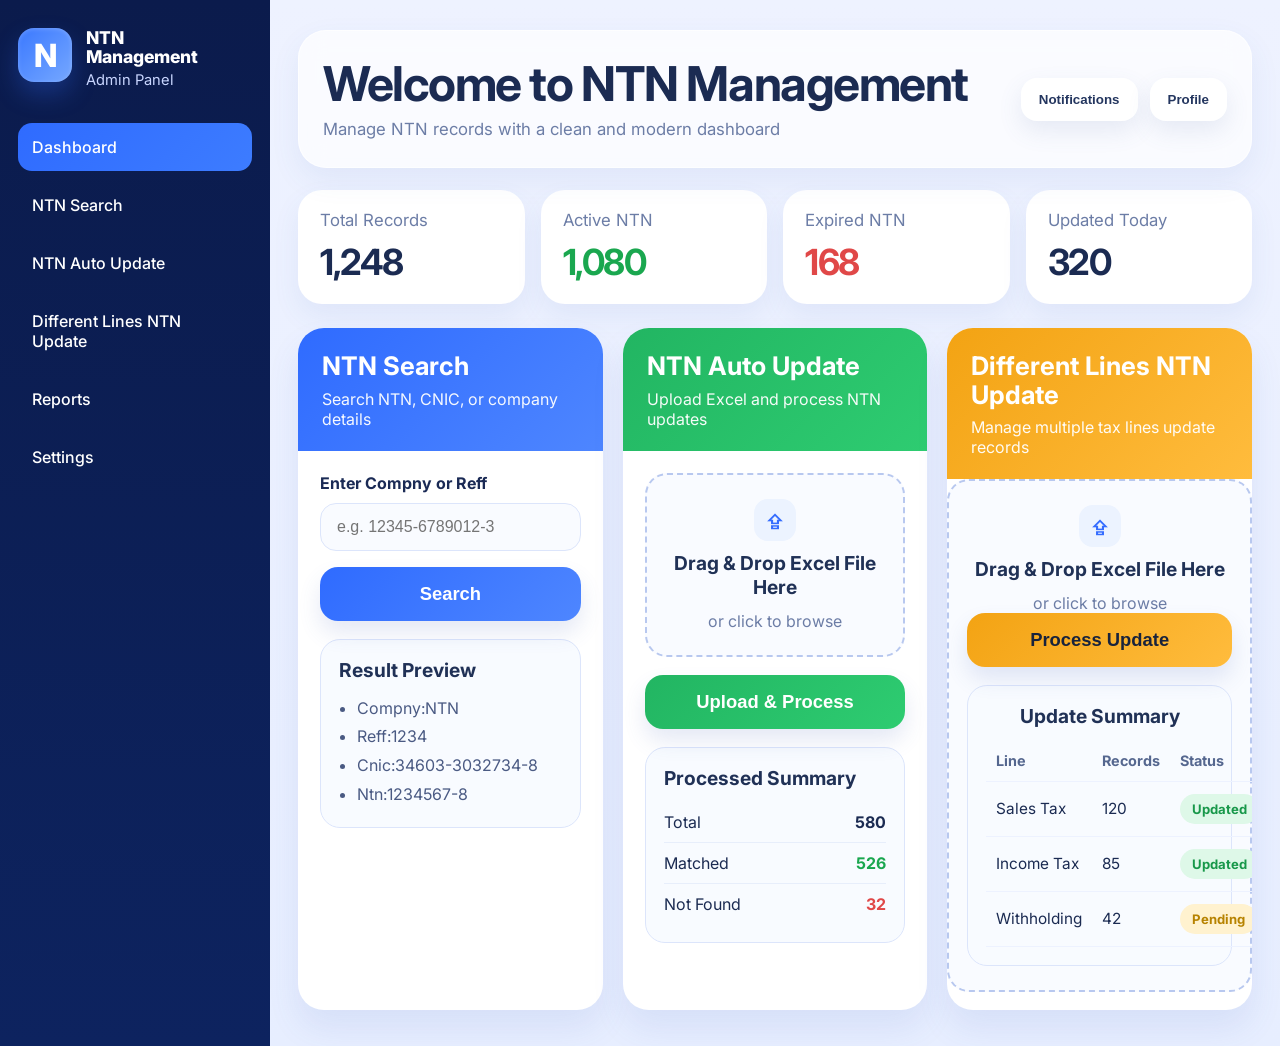
==== index.html @ 0873302b "Update index.html" ====
<!DOCTYPE html>
<html lang="en">
<head>
  <meta charset="UTF-8" />
  <meta name="viewport" content="width=device-width, initial-scale=1.0" />
  <title>NTN Management Dashboard</title>
  <link rel="stylesheet" href="style.css" />
</head>
<body>
  <div class="layout">
    <aside class="sidebar">
      <div class="brand">
        <div class="brand-icon">N</div>
        <div class="brand-text">
          <h1>NTN<br>Management</h1>
          <p>Admin Panel</p>
        </div>
      </div>

      <nav class="menu">
        <a class="menu-item active" href="index.html">Dashboard</a>
        <a class="menu-item" href="pages/ntn-search.html">NTN Search</a>
        <a class="menu-item" href="pages/auto-update.html">NTN Auto Update</a>
        <a class="menu-item" href="pages/lines-update.html">Different Lines NTN Update</a>
        <a class="menu-item" href="#">Reports</a>
        <a class="menu-item" href="#">Settings</a>
      </nav>
    </aside>

    <main class="content">
      <section class="hero-card">
        <div>
          <h2>Welcome to NTN Management</h2>
          <p>Manage NTN records with a clean and modern dashboard</p>
        </div>
        <div class="hero-actions">
          <button class="ghost-btn">Notifications</button>
          <button class="ghost-btn">Profile</button>
        </div>
      </section>

      <section class="stats-grid">
        <div class="stat-card">
          <span>Total Records</span>
          <strong>1,248</strong>
        </div>
        <div class="stat-card">
          <span>Active NTN</span>
          <strong class="green">1,080</strong>
        </div>
        <div class="stat-card">
          <span>Expired NTN</span>
          <strong class="red">168</strong>
        </div>
        <div class="stat-card">
          <span>Updated Today</span>
          <strong>320</strong>
        </div>
      </section>

      <section class="tools-grid">
        <article class="tool-card">
          <div class="tool-head blue">
            <h3>NTN Search</h3>
            <p>Search NTN, CNIC, or company details</p>
          </div>
          <div class="tool-body">
            <label for="searchInput">Enter Compny or Reff</label>
            <input id="searchInput" type="text" placeholder="e.g. 12345-6789012-3" />
            <button class="primary-btn blue-btn">Search</button>

            <div class="mini-box">
              <h4>Result Preview</h4>
              <ul>
                <li>Compny:NTN</li>
                <li>Reff:1234</li>
                <li>Cnic:34603-3032734-8</li>
                <li>Ntn:1234567-8</li>
              </ul>
            </div>
          </div>
        </article>

        <article class="tool-card">
          <div class="tool-head green-bg">
            <h3>NTN Auto Update</h3>
            <p>Upload Excel and process NTN updates</p>
          </div>
          <div class="tool-body">
            <div class="upload-box">
              <div class="upload-icon">⇪</div>
              <h4>Drag & Drop Excel File Here</h4>
              <p>or click to browse</p>
            </div>
            <button class="primary-btn green-btn">Upload &amp; Process</button>

            <div class="summary-box">
              <h4>Processed Summary</h4>
              <div class="summary-row"><span>Total</span><strong>580</strong></div>
              <div class="summary-row"><span>Matched</span><strong class="green">526</strong></div>
              <div class="summary-row"><span>Not Found</span><strong class="red">32</strong></div>
            </div>
          </div>
        </article>

        <article class="tool-card">
          <div class="tool-head orange">
            <h3>Different Lines NTN Update</h3>
            <p>Manage multiple tax lines update records</p>
          </div>
            <div class="upload-box">
              <div class="upload-icon">⇪</div>
              <h4>Drag & Drop Excel File Here</h4>
              <p>or click to browse</p>

            <button class="primary-btn orange-btn">Process Update</button>

            <div class="table-box">
              <h4>Update Summary</h4>
              <table>
                <thead>
                  <tr>
                    <th>Line</th>
                    <th>Records</th>
                    <th>Status</th>
                  </tr>
                </thead>
                <tbody>
                  <tr>
                    <td>Sales Tax</td>
                    <td>120</td>
                    <td><span class="badge success">Updated</span></td>
                  </tr>
                  <tr>
                    <td>Income Tax</td>
                    <td>85</td>
                    <td><span class="badge success">Updated</span></td>
                  </tr>
                  <tr>
                    <td>Withholding</td>
                    <td>42</td>
                    <td><span class="badge pending">Pending</span></td>
                  </tr>
                </tbody>
              </table>
            </div>
          </div>
        </article>
      </section>
    </main>
  </div>
</body>
</html>
---- style.css ----
@import url('https://fonts.googleapis.com/css2?family=Inter:wght@400;500;600;700;800&display=swap');

:root{
  --bg:#edf2ff;
  --sidebar:#0b1b4c;
  --sidebar-2:#0d235f;
  --card:#ffffff;
  --text:#1b2b52;
  --muted:#6c7da6;
  --blue:#2f6bff;
  --blue-2:#4e86ff;
  --green:#22b562;
  --green-2:#2ecc71;
  --orange:#f3a313;
  --orange-2:#ffbc3d;
  --border:#dce5fb;
}

*{box-sizing:border-box}
html,body{margin:0;padding:0}
body{
  font-family:'Inter',sans-serif;
  background:linear-gradient(180deg,#eef2ff 0%, #e7eeff 100%);
  color:var(--text);
}

.layout{
  min-height:100vh;
  display:flex;
}

.sidebar{
  width:270px;
  background:linear-gradient(180deg,var(--sidebar) 0%, var(--sidebar-2) 100%);
  color:#fff;
  padding:28px 18px;
  position:sticky;
  top:0;
  min-height:100vh;
}

.brand{
  display:flex;
  align-items:flex-start;
  gap:14px;
  margin-bottom:34px;
}

.brand-icon{
  width:54px;
  height:54px;
  border-radius:16px;
  background:linear-gradient(135deg,#3a78ff,#76a8ff);
  display:flex;
  align-items:center;
  justify-content:center;
  font-size:2rem;
  font-weight:800;
  color:#fff;
  box-shadow:0 12px 24px rgba(51,112,255,.28), inset 0 1px 4px rgba(255,255,255,.22);
}

.brand-text h1{
  font-size:1.1rem;
  line-height:1.1;
  margin:0;
  font-weight:800;
}

.brand-text p{
  margin:.25rem 0 0;
  color:#c9d6ff;
  font-size:.92rem;
}

.menu{
  display:flex;
  flex-direction:column;
  gap:10px;
}

.menu-item{
  color:#fff;
  text-decoration:none;
  padding:14px 14px;
  border-radius:14px;
  font-weight:500;
  transition:.2s ease;
}

.menu-item:hover,
.menu-item.active{
  background:linear-gradient(135deg,#2f6bff,#3d7cff);
}

.content{
  flex:1;
  padding:30px 28px 36px;
}

.hero-card{
  background:rgba(255,255,255,.7);
  border:1px solid rgba(255,255,255,.65);
  box-shadow:0 12px 30px rgba(69,102,184,.08);
  backdrop-filter:blur(12px);
  border-radius:28px;
  padding:28px 24px;
  display:flex;
  align-items:center;
  justify-content:space-between;
  gap:20px;
}

.hero-card h2{
  margin:0 0 10px;
  font-size:3rem;
  line-height:1.05;
  letter-spacing:-0.03em;
}

.hero-card p{
  margin:0;
  font-size:1.05rem;
  color:var(--muted);
}

.hero-actions{
  display:flex;
  gap:12px;
}

.ghost-btn{
  border:none;
  background:#fff;
  box-shadow:0 10px 25px rgba(83,107,165,.12);
  color:#24365f;
  padding:14px 18px;
  border-radius:16px;
  font-weight:600;
  cursor:pointer;
}

.stats-grid{
  margin-top:22px;
  display:grid;
  grid-template-columns:repeat(4,minmax(0,1fr));
  gap:16px;
}

.stat-card{
  background:var(--card);
  border-radius:24px;
  padding:20px 22px;
  box-shadow:0 12px 28px rgba(69,102,184,.08);
}

.stat-card span{
  display:block;
  color:var(--muted);
  font-size:1.05rem;
  margin-bottom:10px;
}

.stat-card strong{
  font-size:2.25rem;
  letter-spacing:-0.04em;
}

.green{color:#1aa74f}
.red{color:#e04848}

.tools-grid{
  margin-top:24px;
  display:grid;
  grid-template-columns:repeat(3,minmax(0,1fr));
  gap:20px;
}

.tool-card{
  background:#fff;
  border-radius:26px;
  overflow:hidden;
  box-shadow:0 18px 32px rgba(69,102,184,.1);
}

.tool-head{
  color:#fff;
  padding:24px 24px 22px;
}

.tool-head h3{
  margin:0 0 8px;
  font-size:1.6rem;
  line-height:1.1;
}

.tool-head p{
  margin:0;
  font-size:1rem;
  color:rgba(255,255,255,.95);
}

.blue{background:linear-gradient(135deg,var(--blue),var(--blue-2))}
.green-bg{background:linear-gradient(135deg,var(--green),var(--green-2))}
.orange{background:linear-gradient(135deg,var(--orange),var(--orange-2))}

.tool-body{
  padding:22px;
}

.tool-body label{
  display:block;
  font-weight:700;
  color:#1a2a55;
  margin-bottom:10px;
}

.tool-body input[type="text"],
.tool-body input[type="file"],
.tool-body select{
  width:100%;
  border:1px solid var(--border);
  background:#f9fbff;
  border-radius:16px;
  padding:14px 16px;
  font-size:1rem;
  outline:none;
  margin-bottom:16px;
}

.primary-btn{
  width:100%;
  border:none;
  padding:16px 18px;
  color:#fff;
  border-radius:18px;
  font-size:1.15rem;
  font-weight:700;
  cursor:pointer;
  box-shadow:0 12px 22px rgba(69,102,184,.14);
}

.blue-btn{background:linear-gradient(135deg,var(--blue),var(--blue-2))}
.green-btn{background:linear-gradient(135deg,var(--green),var(--green-2))}
.orange-btn{background:linear-gradient(135deg,var(--orange),var(--orange-2)); color:#18233c}

.mini-box,
.summary-box,
.table-box{
  margin-top:18px;
  border:1px solid var(--border);
  background:#f8fbff;
  border-radius:20px;
  padding:18px;
}

.mini-box h4,
.summary-box h4,
.table-box h4,
.upload-box h4{
  margin:0 0 12px;
  font-size:1.2rem;
  color:#203156;
}

.mini-box ul{
  margin:0;
  padding-left:18px;
  color:#4a5a83;
  line-height:1.8;
}

.upload-box{
  border:2px dashed #b8c8ef;
  background:#f9fbff;
  border-radius:22px;
  padding:24px 18px;
  text-align:center;
  margin-bottom:18px;
}

.upload-icon{
  width:42px;
  height:42px;
  margin:0 auto 10px;
  display:flex;
  align-items:center;
  justify-content:center;
  border-radius:14px;
  background:#ecf3ff;
  color:#346cff;
  font-weight:800;
}

.upload-box p{
  margin:0;
  color:var(--muted);
}

.summary-row{
  display:flex;
  justify-content:space-between;
  align-items:center;
  padding:10px 0;
  border-bottom:1px solid #e7eefb;
}

.summary-row:last-child{border-bottom:none}

table{
  width:100%;
  border-collapse:collapse;
}

th,td{
  text-align:left;
  padding:12px 10px;
  border-bottom:1px solid #edf2ff;
  font-size:.96rem;
}

th{
  color:#55678f;
  font-size:.9rem;
}

.badge{
  display:inline-flex;
  align-items:center;
  justify-content:center;
  padding:7px 12px;
  border-radius:999px;
  font-size:.82rem;
  font-weight:700;
}

.badge.success{
  background:#def8e8;
  color:#18984a;
}

.badge.pending{
  background:#fff2cf;
  color:#b78300;
}

@media (max-width: 1180px){
  .stats-grid,
  .tools-grid{
    grid-template-columns:repeat(2,minmax(0,1fr));
  }
  .hero-card{
    flex-direction:column;
    align-items:flex-start;
  }
}

@media (max-width: 860px){
  .layout{
    flex-direction:column;
  }
  .sidebar{
    width:100%;
    min-height:auto;
    position:relative;
  }
  .content{
    padding:20px 16px 28px;
  }
  .stats-grid,
  .tools-grid{
    grid-template-columns:1fr;
  }
  .hero-card h2{
    font-size:2.2rem;
  }
}
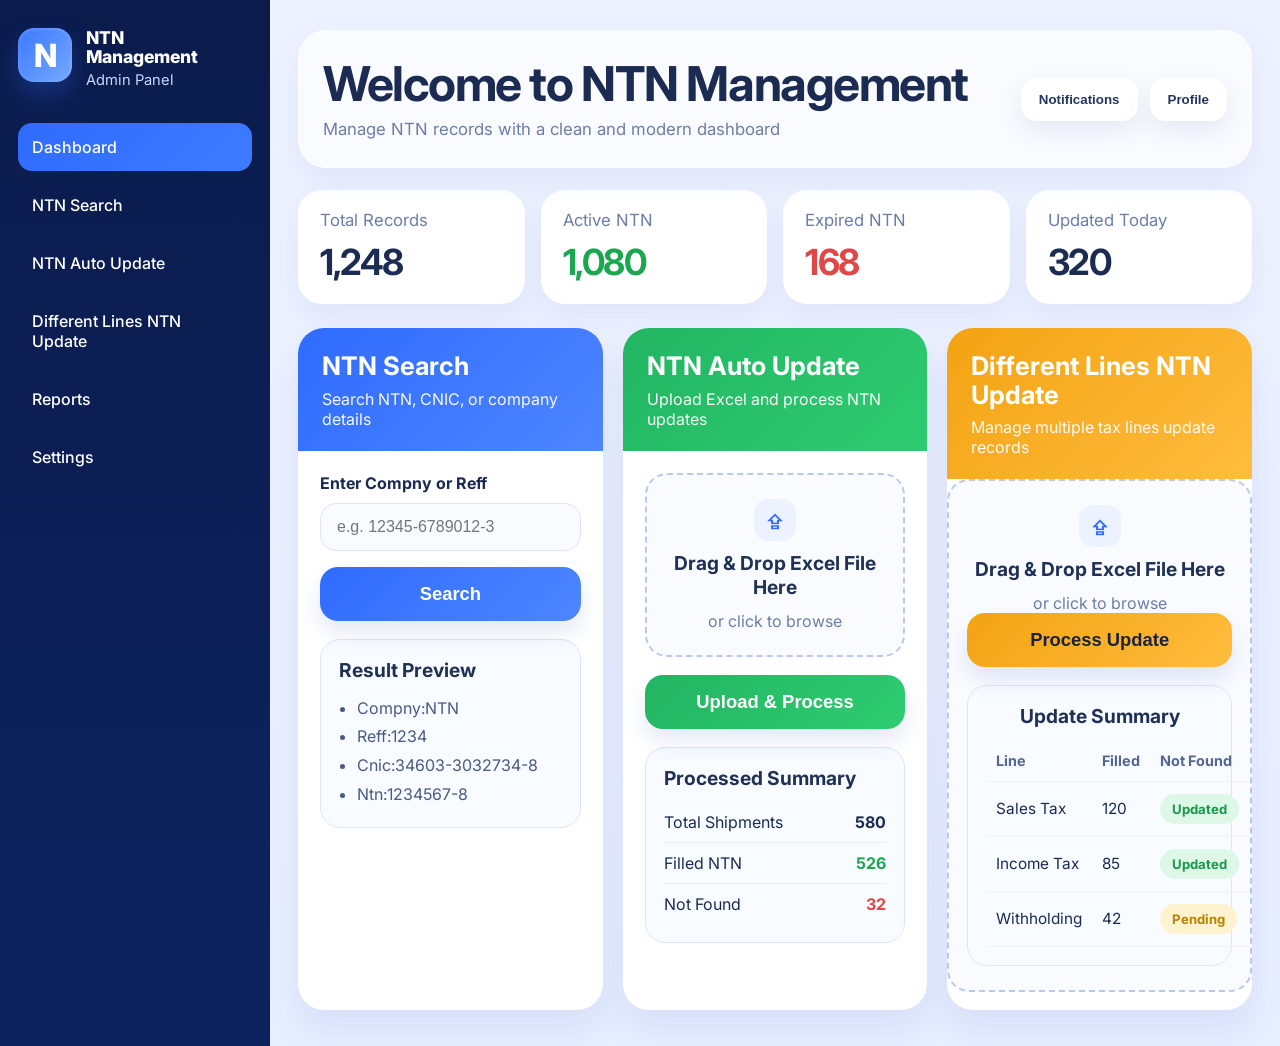
==== commit bb2d6f19: "Update index.html" ====
--- a/index.html
+++ b/index.html
@@ -96,8 +96,8 @@
 
             <div class="summary-box">
               <h4>Processed Summary</h4>
-              <div class="summary-row"><span>Total</span><strong>580</strong></div>
-              <div class="summary-row"><span>Matched</span><strong class="green">526</strong></div>
+              <div class="summary-row"><span>Total Shipments</span><strong>580</strong></div>
+              <div class="summary-row"><span>Filled NTN</span><strong class="green">526</strong></div>
               <div class="summary-row"><span>Not Found</span><strong class="red">32</strong></div>
             </div>
           </div>
@@ -121,8 +121,8 @@
                 <thead>
                   <tr>
                     <th>Line</th>
-                    <th>Records</th>
-                    <th>Status</th>
+                    <th>Filled</th>
+                    <th>Not Found</th>
                   </tr>
                 </thead>
                 <tbody>
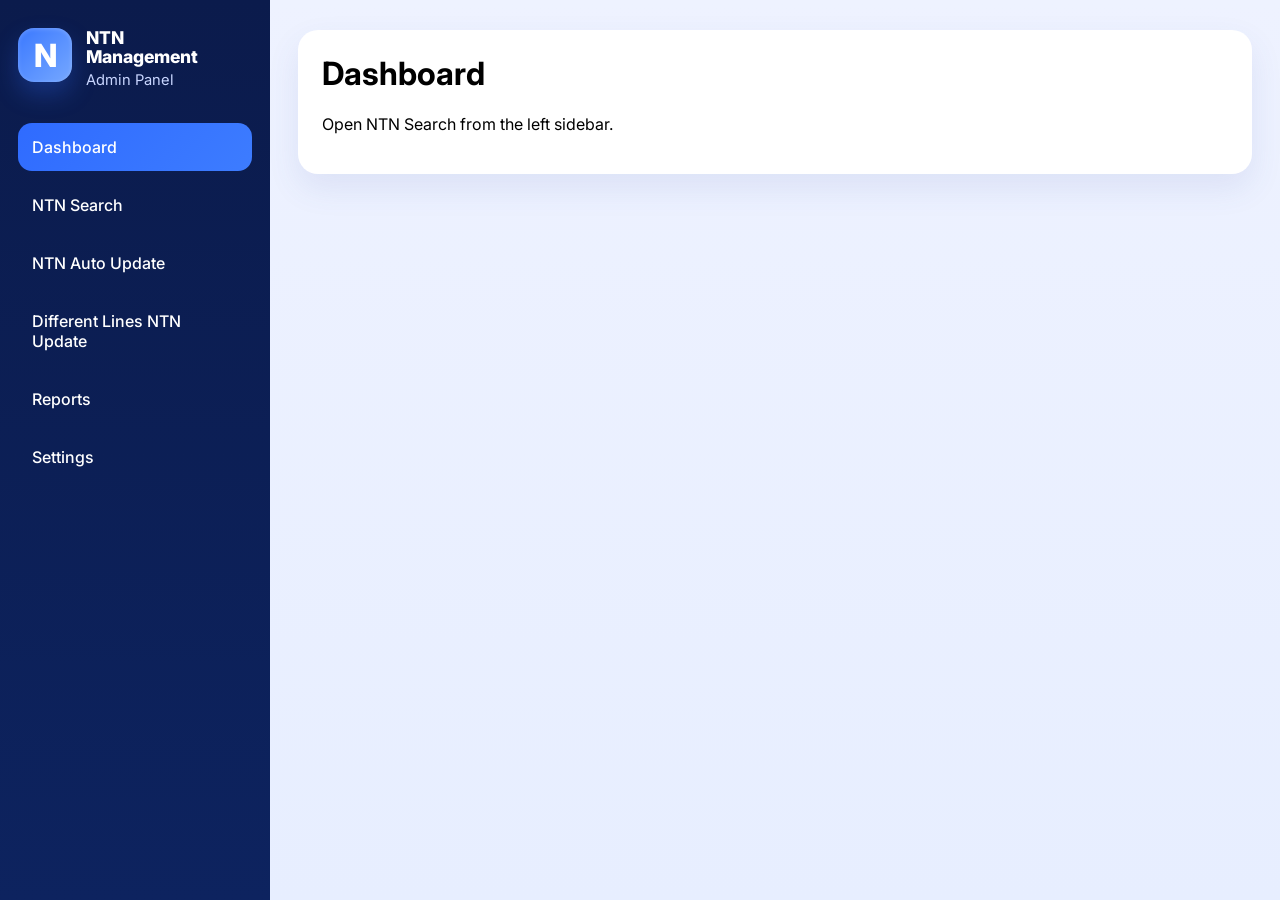
==== commit 08dea7a8: "Add files via upload" ====
--- a/index.html
+++ b/index.html
@@ -3,7 +3,7 @@
 <head>
   <meta charset="UTF-8" />
   <meta name="viewport" content="width=device-width, initial-scale=1.0" />
-  <title>NTN Management Dashboard</title>
+  <title>NTN Management</title>
   <link rel="stylesheet" href="style.css" />
 </head>
 <body>
@@ -28,125 +28,10 @@
     </aside>
 
     <main class="content">
-      <section class="hero-card">
-        <div>
-          <h2>Welcome to NTN Management</h2>
-          <p>Manage NTN records with a clean and modern dashboard</p>
-        </div>
-        <div class="hero-actions">
-          <button class="ghost-btn">Notifications</button>
-          <button class="ghost-btn">Profile</button>
-        </div>
-      </section>
-
-      <section class="stats-grid">
-        <div class="stat-card">
-          <span>Total Records</span>
-          <strong>1,248</strong>
-        </div>
-        <div class="stat-card">
-          <span>Active NTN</span>
-          <strong class="green">1,080</strong>
-        </div>
-        <div class="stat-card">
-          <span>Expired NTN</span>
-          <strong class="red">168</strong>
-        </div>
-        <div class="stat-card">
-          <span>Updated Today</span>
-          <strong>320</strong>
-        </div>
-      </section>
-
-      <section class="tools-grid">
-        <article class="tool-card">
-          <div class="tool-head blue">
-            <h3>NTN Search</h3>
-            <p>Search NTN, CNIC, or company details</p>
-          </div>
-          <div class="tool-body">
-            <label for="searchInput">Enter Compny or Reff</label>
-            <input id="searchInput" type="text" placeholder="e.g. 12345-6789012-3" />
-            <button class="primary-btn blue-btn">Search</button>
-
-            <div class="mini-box">
-              <h4>Result Preview</h4>
-              <ul>
-                <li>Compny:NTN</li>
-                <li>Reff:1234</li>
-                <li>Cnic:34603-3032734-8</li>
-                <li>Ntn:1234567-8</li>
-              </ul>
-            </div>
-          </div>
-        </article>
-
-        <article class="tool-card">
-          <div class="tool-head green-bg">
-            <h3>NTN Auto Update</h3>
-            <p>Upload Excel and process NTN updates</p>
-          </div>
-          <div class="tool-body">
-            <div class="upload-box">
-              <div class="upload-icon">⇪</div>
-              <h4>Drag & Drop Excel File Here</h4>
-              <p>or click to browse</p>
-            </div>
-            <button class="primary-btn green-btn">Upload &amp; Process</button>
-
-            <div class="summary-box">
-              <h4>Processed Summary</h4>
-              <div class="summary-row"><span>Total Shipments</span><strong>580</strong></div>
-              <div class="summary-row"><span>Filled NTN</span><strong class="green">526</strong></div>
-              <div class="summary-row"><span>Not Found</span><strong class="red">32</strong></div>
-            </div>
-          </div>
-        </article>
-
-        <article class="tool-card">
-          <div class="tool-head orange">
-            <h3>Different Lines NTN Update</h3>
-            <p>Manage multiple tax lines update records</p>
-          </div>
-            <div class="upload-box">
-              <div class="upload-icon">⇪</div>
-              <h4>Drag & Drop Excel File Here</h4>
-              <p>or click to browse</p>
-
-            <button class="primary-btn orange-btn">Process Update</button>
-
-            <div class="table-box">
-              <h4>Update Summary</h4>
-              <table>
-                <thead>
-                  <tr>
-                    <th>Line</th>
-                    <th>Filled</th>
-                    <th>Not Found</th>
-                  </tr>
-                </thead>
-                <tbody>
-                  <tr>
-                    <td>Sales Tax</td>
-                    <td>120</td>
-                    <td><span class="badge success">Updated</span></td>
-                  </tr>
-                  <tr>
-                    <td>Income Tax</td>
-                    <td>85</td>
-                    <td><span class="badge success">Updated</span></td>
-                  </tr>
-                  <tr>
-                    <td>Withholding</td>
-                    <td>42</td>
-                    <td><span class="badge pending">Pending</span></td>
-                  </tr>
-                </tbody>
-              </table>
-            </div>
-          </div>
-        </article>
-      </section>
+      <div style="background:#fff;padding:24px;border-radius:20px;box-shadow:0 14px 32px rgba(64, 91, 165, 0.10);">
+        <h1 style="margin-top:0;">Dashboard</h1>
+        <p>Open NTN Search from the left sidebar.</p>
+      </div>
     </main>
   </div>
 </body>
--- a/style.css
+++ b/style.css
@@ -1,27 +1,17 @@
 @import url('https://fonts.googleapis.com/css2?family=Inter:wght@400;500;600;700;800&display=swap');
 
 :root{
-  --bg:#edf2ff;
   --sidebar:#0b1b4c;
   --sidebar-2:#0d235f;
-  --card:#ffffff;
-  --text:#1b2b52;
-  --muted:#6c7da6;
-  --blue:#2f6bff;
-  --blue-2:#4e86ff;
-  --green:#22b562;
-  --green-2:#2ecc71;
-  --orange:#f3a313;
-  --orange-2:#ffbc3d;
-  --border:#dce5fb;
+  --bg:#eef2ff;
 }
 
 *{box-sizing:border-box}
-html,body{margin:0;padding:0}
+
 body{
+  margin:0;
   font-family:'Inter',sans-serif;
   background:linear-gradient(180deg,#eef2ff 0%, #e7eeff 100%);
-  color:var(--text);
 }
 
 .layout{
@@ -34,9 +24,8 @@
   background:linear-gradient(180deg,var(--sidebar) 0%, var(--sidebar-2) 100%);
   color:#fff;
   padding:28px 18px;
-  position:sticky;
-  top:0;
   min-height:100vh;
+  flex-shrink:0;
 }
 
 .brand{
@@ -96,282 +85,20 @@
 .content{
   flex:1;
   padding:30px 28px 36px;
+  min-width:0;
 }
 
-.hero-card{
-  background:rgba(255,255,255,.7);
-  border:1px solid rgba(255,255,255,.65);
-  box-shadow:0 12px 30px rgba(69,102,184,.08);
-  backdrop-filter:blur(12px);
-  border-radius:28px;
-  padding:28px 24px;
-  display:flex;
-  align-items:center;
-  justify-content:space-between;
-  gap:20px;
-}
-
-.hero-card h2{
-  margin:0 0 10px;
-  font-size:3rem;
-  line-height:1.05;
-  letter-spacing:-0.03em;
-}
-
-.hero-card p{
-  margin:0;
-  font-size:1.05rem;
-  color:var(--muted);
-}
-
-.hero-actions{
-  display:flex;
-  gap:12px;
-}
-
-.ghost-btn{
-  border:none;
-  background:#fff;
-  box-shadow:0 10px 25px rgba(83,107,165,.12);
-  color:#24365f;
-  padding:14px 18px;
-  border-radius:16px;
-  font-weight:600;
-  cursor:pointer;
-}
-
-.stats-grid{
-  margin-top:22px;
-  display:grid;
-  grid-template-columns:repeat(4,minmax(0,1fr));
-  gap:16px;
-}
-
-.stat-card{
-  background:var(--card);
-  border-radius:24px;
-  padding:20px 22px;
-  box-shadow:0 12px 28px rgba(69,102,184,.08);
-}
-
-.stat-card span{
-  display:block;
-  color:var(--muted);
-  font-size:1.05rem;
-  margin-bottom:10px;
-}
-
-.stat-card strong{
-  font-size:2.25rem;
-  letter-spacing:-0.04em;
-}
-
-.green{color:#1aa74f}
-.red{color:#e04848}
-
-.tools-grid{
-  margin-top:24px;
-  display:grid;
-  grid-template-columns:repeat(3,minmax(0,1fr));
-  gap:20px;
-}
-
-.tool-card{
-  background:#fff;
-  border-radius:26px;
-  overflow:hidden;
-  box-shadow:0 18px 32px rgba(69,102,184,.1);
-}
-
-.tool-head{
-  color:#fff;
-  padding:24px 24px 22px;
-}
-
-.tool-head h3{
-  margin:0 0 8px;
-  font-size:1.6rem;
-  line-height:1.1;
-}
-
-.tool-head p{
-  margin:0;
-  font-size:1rem;
-  color:rgba(255,255,255,.95);
-}
-
-.blue{background:linear-gradient(135deg,var(--blue),var(--blue-2))}
-.green-bg{background:linear-gradient(135deg,var(--green),var(--green-2))}
-.orange{background:linear-gradient(135deg,var(--orange),var(--orange-2))}
-
-.tool-body{
-  padding:22px;
-}
-
-.tool-body label{
-  display:block;
-  font-weight:700;
-  color:#1a2a55;
-  margin-bottom:10px;
-}
-
-.tool-body input[type="text"],
-.tool-body input[type="file"],
-.tool-body select{
-  width:100%;
-  border:1px solid var(--border);
-  background:#f9fbff;
-  border-radius:16px;
-  padding:14px 16px;
-  font-size:1rem;
-  outline:none;
-  margin-bottom:16px;
-}
-
-.primary-btn{
-  width:100%;
-  border:none;
-  padding:16px 18px;
-  color:#fff;
-  border-radius:18px;
-  font-size:1.15rem;
-  font-weight:700;
-  cursor:pointer;
-  box-shadow:0 12px 22px rgba(69,102,184,.14);
-}
-
-.blue-btn{background:linear-gradient(135deg,var(--blue),var(--blue-2))}
-.green-btn{background:linear-gradient(135deg,var(--green),var(--green-2))}
-.orange-btn{background:linear-gradient(135deg,var(--orange),var(--orange-2)); color:#18233c}
-
-.mini-box,
-.summary-box,
-.table-box{
-  margin-top:18px;
-  border:1px solid var(--border);
-  background:#f8fbff;
-  border-radius:20px;
-  padding:18px;
-}
-
-.mini-box h4,
-.summary-box h4,
-.table-box h4,
-.upload-box h4{
-  margin:0 0 12px;
-  font-size:1.2rem;
-  color:#203156;
-}
-
-.mini-box ul{
-  margin:0;
-  padding-left:18px;
-  color:#4a5a83;
-  line-height:1.8;
-}
-
-.upload-box{
-  border:2px dashed #b8c8ef;
-  background:#f9fbff;
-  border-radius:22px;
-  padding:24px 18px;
-  text-align:center;
-  margin-bottom:18px;
-}
-
-.upload-icon{
-  width:42px;
-  height:42px;
-  margin:0 auto 10px;
-  display:flex;
-  align-items:center;
-  justify-content:center;
-  border-radius:14px;
-  background:#ecf3ff;
-  color:#346cff;
-  font-weight:800;
-}
-
-.upload-box p{
-  margin:0;
-  color:var(--muted);
-}
-
-.summary-row{
-  display:flex;
-  justify-content:space-between;
-  align-items:center;
-  padding:10px 0;
-  border-bottom:1px solid #e7eefb;
-}
-
-.summary-row:last-child{border-bottom:none}
-
-table{
-  width:100%;
-  border-collapse:collapse;
-}
-
-th,td{
-  text-align:left;
-  padding:12px 10px;
-  border-bottom:1px solid #edf2ff;
-  font-size:.96rem;
-}
-
-th{
-  color:#55678f;
-  font-size:.9rem;
-}
-
-.badge{
-  display:inline-flex;
-  align-items:center;
-  justify-content:center;
-  padding:7px 12px;
-  border-radius:999px;
-  font-size:.82rem;
-  font-weight:700;
-}
-
-.badge.success{
-  background:#def8e8;
-  color:#18984a;
-}
-
-.badge.pending{
-  background:#fff2cf;
-  color:#b78300;
-}
-
-@media (max-width: 1180px){
-  .stats-grid,
-  .tools-grid{
-    grid-template-columns:repeat(2,minmax(0,1fr));
-  }
-  .hero-card{
-    flex-direction:column;
-    align-items:flex-start;
-  }
-}
-
-@media (max-width: 860px){
+@media (max-width: 900px){
   .layout{
     flex-direction:column;
   }
+
   .sidebar{
     width:100%;
     min-height:auto;
-    position:relative;
   }
+
   .content{
-    padding:20px 16px 28px;
-  }
-  .stats-grid,
-  .tools-grid{
-    grid-template-columns:1fr;
-  }
-  .hero-card h2{
-    font-size:2.2rem;
+    padding:16px;
   }
 }
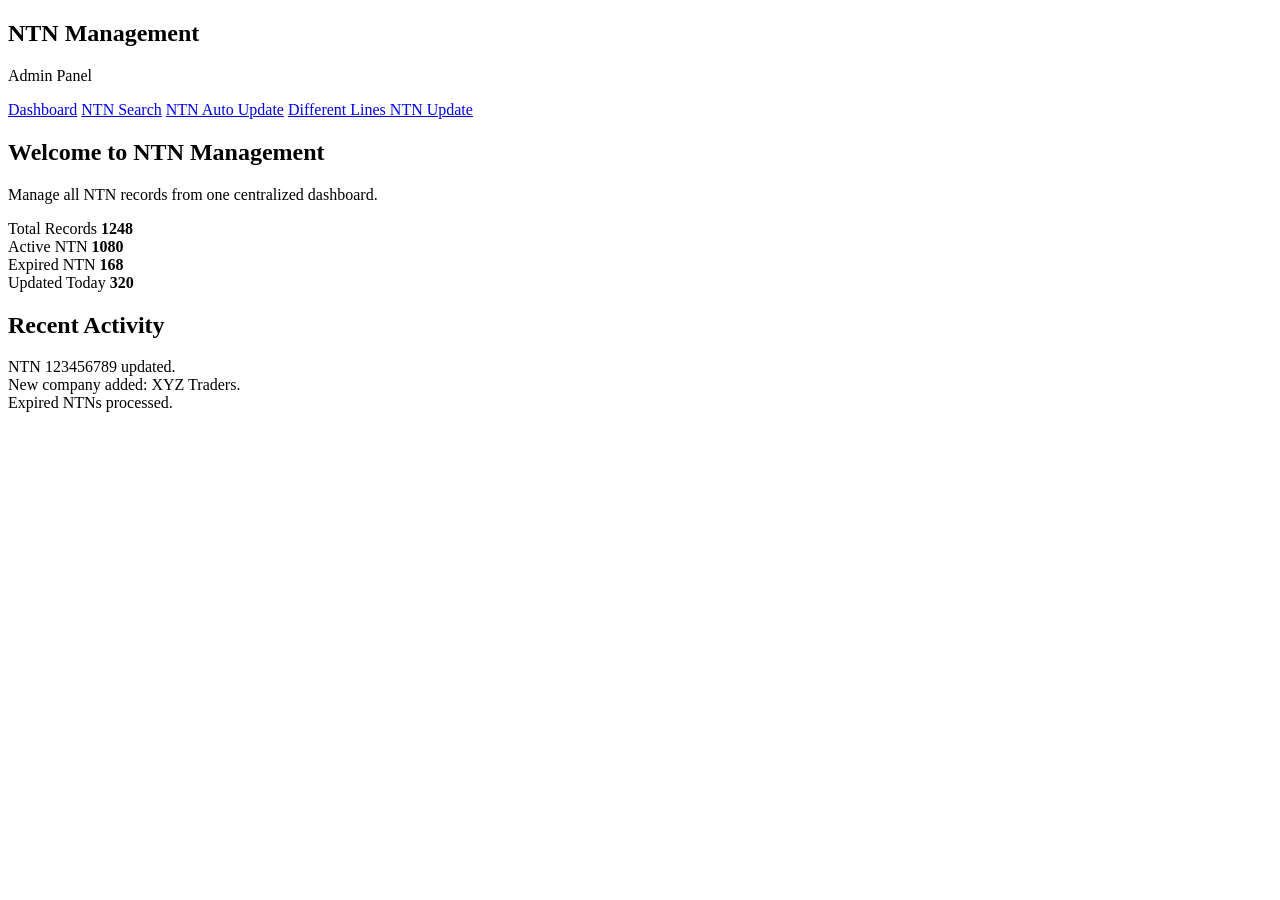
==== commit d87b8beb: "Update index.html" ====
--- a/index.html
+++ b/index.html
@@ -3,36 +3,59 @@
 <head>
   <meta charset="UTF-8" />
   <meta name="viewport" content="width=device-width, initial-scale=1.0" />
-  <title>NTN Management</title>
+  <title>NTN Management Dashboard</title>
   <link rel="stylesheet" href="style.css" />
+  <link rel="stylesheet" href="css/dashboard.css" />
 </head>
 <body>
   <div class="layout">
     <aside class="sidebar">
       <div class="brand">
-        <div class="brand-icon">N</div>
-        <div class="brand-text">
-          <h1>NTN<br>Management</h1>
-          <p>Admin Panel</p>
-        </div>
+        <h1 class="brand-name">NTN Management</h1>
+        <p class="brand-description">Admin Panel</p>
       </div>
-
       <nav class="menu">
         <a class="menu-item active" href="index.html">Dashboard</a>
-        <a class="menu-item" href="pages/ntn-search.html">NTN Search</a>
-        <a class="menu-item" href="pages/auto-update.html">NTN Auto Update</a>
-        <a class="menu-item" href="pages/lines-update.html">Different Lines NTN Update</a>
-        <a class="menu-item" href="#">Reports</a>
-        <a class="menu-item" href="#">Settings</a>
+        <a class="menu-item" href="ntn-search.html">NTN Search</a>
+        <a class="menu-item" href="auto-update.html">NTN Auto Update</a>
+        <a class="menu-item" href="lines-update.html">Different Lines NTN Update</a>
       </nav>
     </aside>
 
     <main class="content">
-      <div style="background:#fff;padding:24px;border-radius:20px;box-shadow:0 14px 32px rgba(64, 91, 165, 0.10);">
-        <h1 style="margin-top:0;">Dashboard</h1>
-        <p>Open NTN Search from the left sidebar.</p>
+      <div class="dashboard-page">
+        <section class="hero-card">
+          <h1>Welcome to NTN Management</h1>
+          <p>Manage all NTN records from one centralized dashboard.</p>
+        </section>
+
+        <section class="summary-grid">
+          <div class="summary-card">
+            <span>Total Records</span>
+            <strong id="totalRecords">1,248</strong>
+          </div>
+          <div class="summary-card green-card">
+            <span>Active NTN</span>
+            <strong id="activeNTN">1,080</strong>
+          </div>
+          <div class="summary-card red-card">
+            <span>Expired NTN</span>
+            <strong id="expiredNTN">168</strong>
+          </div>
+          <div class="summary-card blue-card">
+            <span>Updated Today</span>
+            <strong id="updatedToday">320</strong>
+          </div>
+        </section>
+
+        <section class="recent-updates">
+          <h2>Recent Activity</h2>
+          <div id="recentUpdates">No updates yet.</div>
+        </section>
       </div>
     </main>
   </div>
+
+  <script src="js/dashboard.js"></script>
 </body>
 </html>
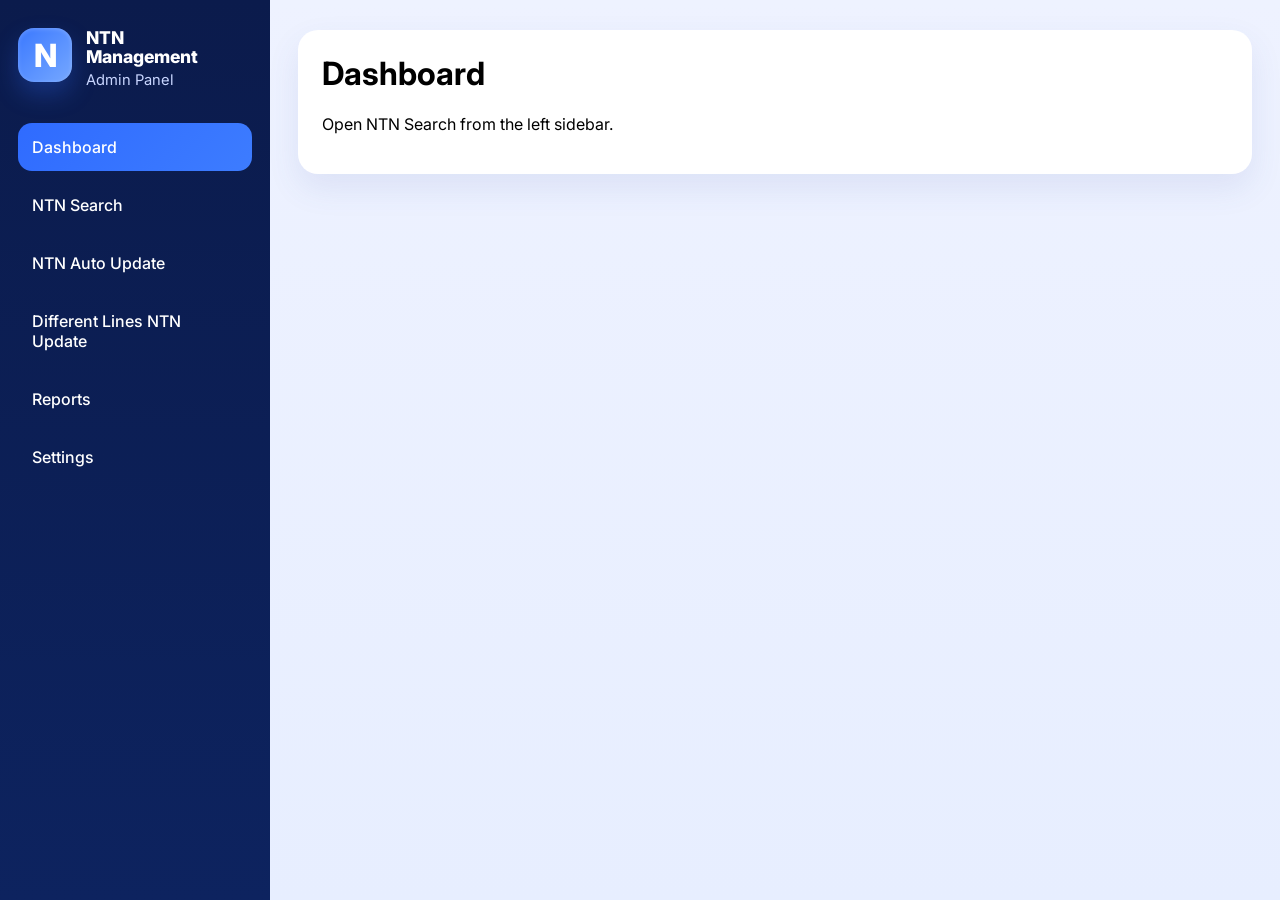
==== commit 55c4c67e: "Add files via upload" ====
--- a/index.html
+++ b/index.html
@@ -3,59 +3,36 @@
 <head>
   <meta charset="UTF-8" />
   <meta name="viewport" content="width=device-width, initial-scale=1.0" />
-  <title>NTN Management Dashboard</title>
+  <title>NTN Management</title>
   <link rel="stylesheet" href="style.css" />
-  <link rel="stylesheet" href="css/dashboard.css" />
 </head>
 <body>
   <div class="layout">
     <aside class="sidebar">
       <div class="brand">
-        <h1 class="brand-name">NTN Management</h1>
-        <p class="brand-description">Admin Panel</p>
+        <div class="brand-icon">N</div>
+        <div class="brand-text">
+          <h1>NTN<br>Management</h1>
+          <p>Admin Panel</p>
+        </div>
       </div>
+
       <nav class="menu">
         <a class="menu-item active" href="index.html">Dashboard</a>
-        <a class="menu-item" href="ntn-search.html">NTN Search</a>
-        <a class="menu-item" href="auto-update.html">NTN Auto Update</a>
-        <a class="menu-item" href="lines-update.html">Different Lines NTN Update</a>
+        <a class="menu-item" href="pages/ntn-search.html">NTN Search</a>
+        <a class="menu-item" href="pages/auto-update.html">NTN Auto Update</a>
+        <a class="menu-item" href="pages/lines-update.html">Different Lines NTN Update</a>
+        <a class="menu-item" href="#">Reports</a>
+        <a class="menu-item" href="#">Settings</a>
       </nav>
     </aside>
 
     <main class="content">
-      <div class="dashboard-page">
-        <section class="hero-card">
-          <h1>Welcome to NTN Management</h1>
-          <p>Manage all NTN records from one centralized dashboard.</p>
-        </section>
-
-        <section class="summary-grid">
-          <div class="summary-card">
-            <span>Total Records</span>
-            <strong id="totalRecords">1,248</strong>
-          </div>
-          <div class="summary-card green-card">
-            <span>Active NTN</span>
-            <strong id="activeNTN">1,080</strong>
-          </div>
-          <div class="summary-card red-card">
-            <span>Expired NTN</span>
-            <strong id="expiredNTN">168</strong>
-          </div>
-          <div class="summary-card blue-card">
-            <span>Updated Today</span>
-            <strong id="updatedToday">320</strong>
-          </div>
-        </section>
-
-        <section class="recent-updates">
-          <h2>Recent Activity</h2>
-          <div id="recentUpdates">No updates yet.</div>
-        </section>
+      <div style="background:#fff;padding:24px;border-radius:20px;box-shadow:0 14px 32px rgba(64, 91, 165, 0.10);">
+        <h1 style="margin-top:0;">Dashboard</h1>
+        <p>Open NTN Search from the left sidebar.</p>
       </div>
     </main>
   </div>
-
-  <script src="js/dashboard.js"></script>
 </body>
 </html>
--- a/style.css
+++ b/style.css
@@ -0,0 +1,104 @@
+@import url('https://fonts.googleapis.com/css2?family=Inter:wght@400;500;600;700;800&display=swap');
+
+:root{
+  --sidebar:#0b1b4c;
+  --sidebar-2:#0d235f;
+  --bg:#eef2ff;
+}
+
+*{box-sizing:border-box}
+
+body{
+  margin:0;
+  font-family:'Inter',sans-serif;
+  background:linear-gradient(180deg,#eef2ff 0%, #e7eeff 100%);
+}
+
+.layout{
+  min-height:100vh;
+  display:flex;
+}
+
+.sidebar{
+  width:270px;
+  background:linear-gradient(180deg,var(--sidebar) 0%, var(--sidebar-2) 100%);
+  color:#fff;
+  padding:28px 18px;
+  min-height:100vh;
+  flex-shrink:0;
+}
+
+.brand{
+  display:flex;
+  align-items:flex-start;
+  gap:14px;
+  margin-bottom:34px;
+}
+
+.brand-icon{
+  width:54px;
+  height:54px;
+  border-radius:16px;
+  background:linear-gradient(135deg,#3a78ff,#76a8ff);
+  display:flex;
+  align-items:center;
+  justify-content:center;
+  font-size:2rem;
+  font-weight:800;
+  color:#fff;
+  box-shadow:0 12px 24px rgba(51,112,255,.28), inset 0 1px 4px rgba(255,255,255,.22);
+}
+
+.brand-text h1{
+  font-size:1.1rem;
+  line-height:1.1;
+  margin:0;
+  font-weight:800;
+}
+
+.brand-text p{
+  margin:.25rem 0 0;
+  color:#c9d6ff;
+  font-size:.92rem;
+}
+
+.menu{
+  display:flex;
+  flex-direction:column;
+  gap:10px;
+}
+
+.menu-item{
+  color:#fff;
+  text-decoration:none;
+  padding:14px 14px;
+  border-radius:14px;
+  font-weight:500;
+  transition:.2s ease;
+}
+
+.menu-item:hover,
+.menu-item.active{
+  background:linear-gradient(135deg,#2f6bff,#3d7cff);
+}
+
+.content{
+  flex:1;
+  padding:30px 28px 36px;
+  min-width:0;
+}
+
+@media (max-width: 900px){
+  .layout{
+    flex-direction:column;
+  }
+
+  .sidebar{
+    width:100%;
+    min-height:auto;
+  }
+
+  .content{
+    padding:16px;
+  }
+}
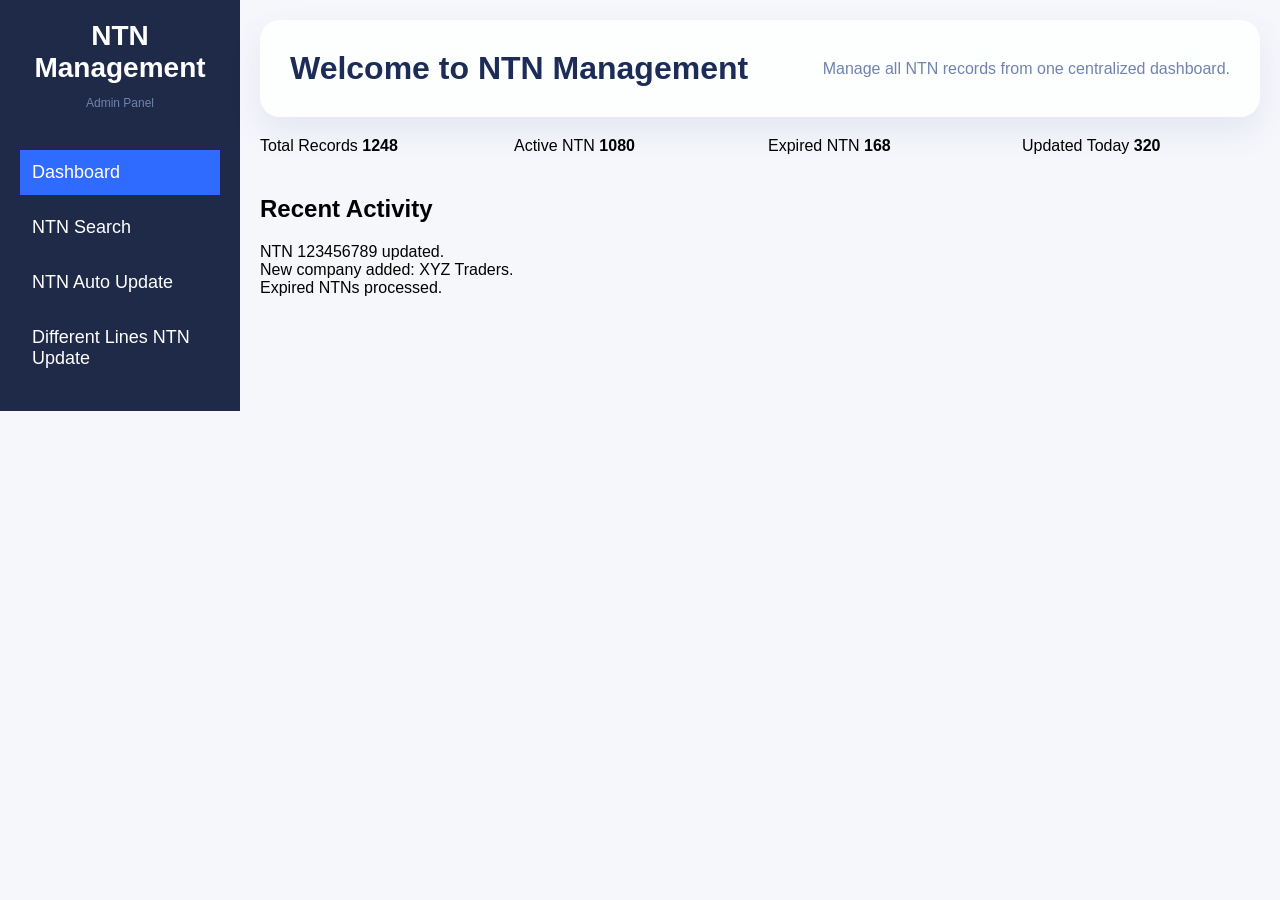
==== commit 7841bb45: "Update index.html" ====
--- a/index.html
+++ b/index.html
@@ -3,36 +3,59 @@
 <head>
   <meta charset="UTF-8" />
   <meta name="viewport" content="width=device-width, initial-scale=1.0" />
-  <title>NTN Management</title>
+  <title>NTN Management Dashboard</title>
   <link rel="stylesheet" href="style.css" />
+  <link rel="stylesheet" href="css/dashboard.css" />
 </head>
 <body>
   <div class="layout">
     <aside class="sidebar">
       <div class="brand">
-        <div class="brand-icon">N</div>
-        <div class="brand-text">
-          <h1>NTN<br>Management</h1>
-          <p>Admin Panel</p>
-        </div>
+        <h1 class="brand-name">NTN Management</h1>
+        <p class="brand-description">Admin Panel</p>
       </div>
-
       <nav class="menu">
         <a class="menu-item active" href="index.html">Dashboard</a>
-        <a class="menu-item" href="pages/ntn-search.html">NTN Search</a>
-        <a class="menu-item" href="pages/auto-update.html">NTN Auto Update</a>
-        <a class="menu-item" href="pages/lines-update.html">Different Lines NTN Update</a>
-        <a class="menu-item" href="#">Reports</a>
-        <a class="menu-item" href="#">Settings</a>
+        <a class="menu-item" href="ntn-search.html">NTN Search</a>
+        <a class="menu-item" href="auto-update.html">NTN Auto Update</a>
+        <a class="menu-item" href="lines-update.html">Different Lines NTN Update</a>
       </nav>
     </aside>
 
     <main class="content">
-      <div style="background:#fff;padding:24px;border-radius:20px;box-shadow:0 14px 32px rgba(64, 91, 165, 0.10);">
-        <h1 style="margin-top:0;">Dashboard</h1>
-        <p>Open NTN Search from the left sidebar.</p>
+      <div class="dashboard-page">
+        <section class="hero-card">
+          <h1>Welcome to NTN Management</h1>
+          <p>Manage all NTN records from one centralized dashboard.</p>
+        </section>
+
+        <section class="summary-grid">
+          <div class="summary-card">
+            <span>Total Records</span>
+            <strong id="totalRecords">1,248</strong>
+          </div>
+          <div class="summary-card green-card">
+            <span>Active NTN</span>
+            <strong id="activeNTN">1,080</strong>
+          </div>
+          <div class="summary-card red-card">
+            <span>Expired NTN</span>
+            <strong id="expiredNTN">168</strong>
+          </div>
+          <div class="summary-card blue-card">
+            <span>Updated Today</span>
+            <strong id="updatedToday">320</strong>
+          </div>
+        </section>
+
+        <section class="recent-updates">
+          <h2>Recent Activity</h2>
+          <div id="recentUpdates">No updates yet.</div>
+        </section>
       </div>
     </main>
   </div>
+
+  <script src="js/dashboard.js"></script>
 </body>
 </html>
--- a/style.css
+++ b/style.css
@@ -6,99 +6,109 @@
   --bg:#eef2ff;
 }
 
-*{box-sizing:border-box}
+* {box-sizing: border-box;}
 
-body{
-  margin:0;
-  font-family:'Inter',sans-serif;
-  background:linear-gradient(180deg,#eef2ff 0%, #e7eeff 100%);
+:root {
+  --primary-color: #2f6bff;
+  --secondary-color: #4a84ff;
+  --green-color: #159447;
+  --red-color: #cf3434;
+  --text-color: #1c2c57;
+  --muted-color: #7183ad;
+  --background-color: #f6f7fb;
+  --shadow: 0 14px 32px rgba(64, 91, 165, 0.10);
 }
 
-.layout{
-  min-height:100vh;
-  display:flex;
+body {
+  font-family: 'Arial', sans-serif;
+  margin: 0;
+  padding: 0;
+  background-color: var(--background-color);
 }
 
-.sidebar{
-  width:270px;
-  background:linear-gradient(180deg,var(--sidebar) 0%, var(--sidebar-2) 100%);
-  color:#fff;
-  padding:28px 18px;
-  min-height:100vh;
-  flex-shrink:0;
+.layout {
+  display: flex;
 }
 
-.brand{
-  display:flex;
-  align-items:flex-start;
-  gap:14px;
-  margin-bottom:34px;
+.sidebar {
+  width: 240px;
+  background-color: #1e2a47;
+  color: white;
+  padding: 20px;
 }
 
-.brand-icon{
-  width:54px;
-  height:54px;
-  border-radius:16px;
-  background:linear-gradient(135deg,#3a78ff,#76a8ff);
-  display:flex;
-  align-items:center;
-  justify-content:center;
-  font-size:2rem;
-  font-weight:800;
-  color:#fff;
-  box-shadow:0 12px 24px rgba(51,112,255,.28), inset 0 1px 4px rgba(255,255,255,.22);
+.sidebar .brand {
+  margin-bottom: 40px;
+  text-align: center;
 }
 
-.brand-text h1{
-  font-size:1.1rem;
-  line-height:1.1;
-  margin:0;
-  font-weight:800;
+.sidebar .brand .brand-name {
+  font-size: 28px;
+  color: white;
+  font-weight: bold;
+  margin: 0;
 }
 
-.brand-text p{
-  margin:.25rem 0 0;
-  color:#c9d6ff;
-  font-size:.92rem;
+.sidebar .brand .brand-description {
+  font-size: 12px;
+  color: #7183ad;
 }
 
-.menu{
-  display:flex;
-  flex-direction:column;
-  gap:10px;
+.sidebar .menu {
+  margin-top: 20px;
 }
 
-.menu-item{
-  color:#fff;
-  text-decoration:none;
-  padding:14px 14px;
-  border-radius:14px;
-  font-weight:500;
-  transition:.2s ease;
+.sidebar .menu .menu-item {
+  display: block;
+  color: white;
+  text-decoration: none;
+  padding: 12px;
+  font-size: 18px;
+  margin-bottom: 10px;
+  transition: background-color 0.3s;
 }
 
-.menu-item:hover,
-.menu-item.active{
-  background:linear-gradient(135deg,#2f6bff,#3d7cff);
+.sidebar .menu .menu-item.active {
+  background-color: var(--primary-color);
 }
 
-.content{
-  flex:1;
-  padding:30px 28px 36px;
-  min-width:0;
+.sidebar .menu .menu-item:hover {
+  background-color: var(--secondary-color);
 }
 
-@media (max-width: 900px){
-  .layout{
-    flex-direction:column;
-  }
+.content {
+  flex: 1;
+  padding: 20px;
+}
 
-  .sidebar{
-    width:100%;
-    min-height:auto;
-  }
+.hero-card {
+  background-color: rgba(255, 255, 255, 0.8);
+  backdrop-filter: blur(10px);
+  border-radius: 20px;
+  padding: 30px;
+  box-shadow: var(--shadow);
+  display: flex;
+  justify-content: space-between;
+  align-items: center;
+  margin-bottom: 20px;
+}
 
-  .content{
-    padding:16px;
-  }
+.hero-card h1 {
+  margin: 0;
+  font-size: 32px;
+  color: var(--text-color);
 }
+
+.hero-card p {
+  margin: 0;
+  color: var(--muted-color);
+}
+
+.summary-grid {
+  display: grid;
+  grid-template-columns: repeat(4, 1fr);
+  gap: 16px;
+  margin-bottom: 40px;
+}
+
+.summary-card {
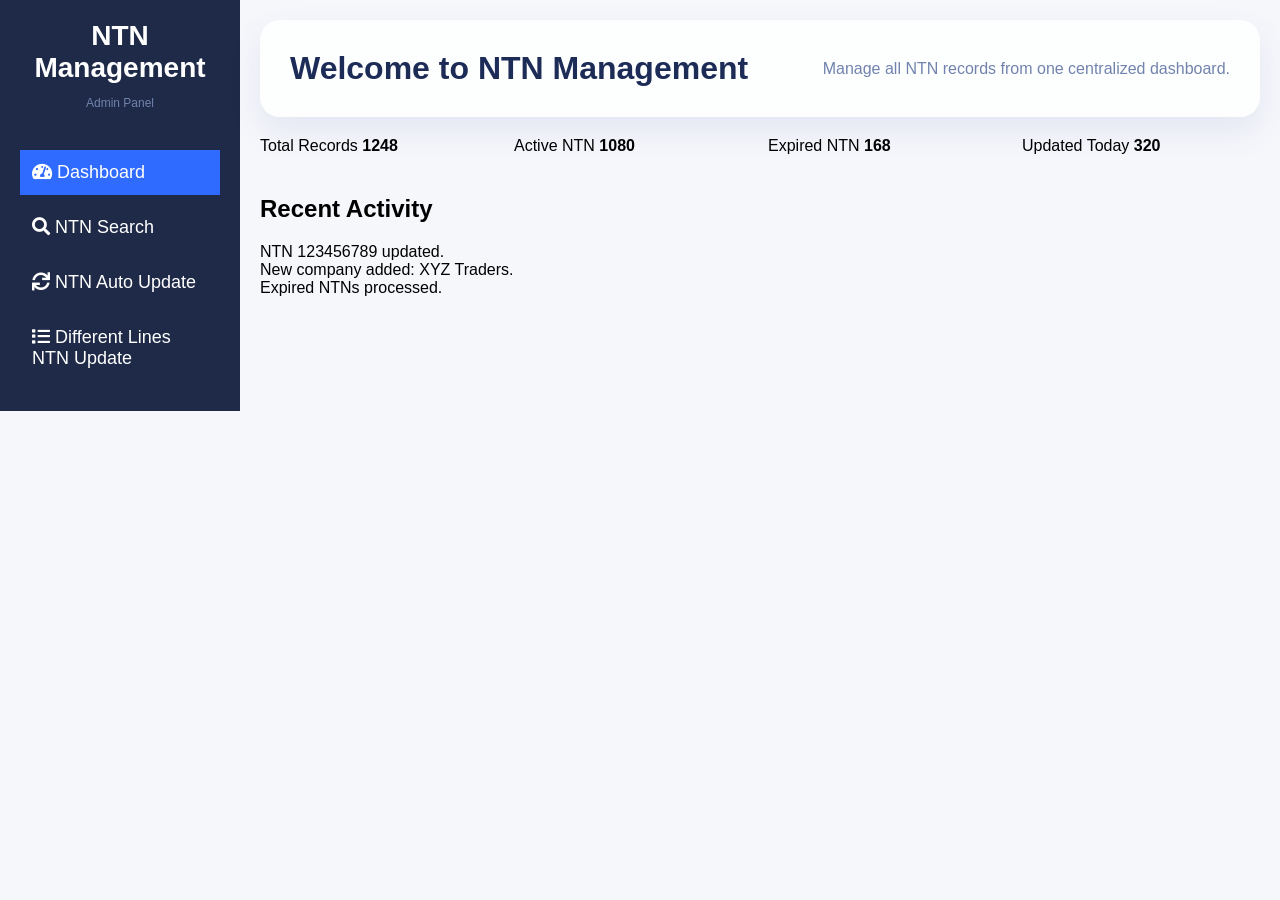
==== commit 01c75f48: "Update index.html" ====
--- a/index.html
+++ b/index.html
@@ -6,6 +6,7 @@
   <title>NTN Management Dashboard</title>
   <link rel="stylesheet" href="style.css" />
   <link rel="stylesheet" href="css/dashboard.css" />
+  <link rel="stylesheet" href="https://cdnjs.cloudflare.com/ajax/libs/font-awesome/5.15.4/css/all.min.css" />
 </head>
 <body>
   <div class="layout">
@@ -15,11 +16,19 @@
         <p class="brand-description">Admin Panel</p>
       </div>
       <nav class="menu">
-        <a class="menu-item active" href="index.html">Dashboard</a>
-        <a class="menu-item" href="ntn-search.html">NTN Search</a>
-        <a class="menu-item" href="auto-update.html">NTN Auto Update</a>
-        <a class="menu-item" href="lines-update.html">Different Lines NTN Update</a>
-      </nav>
+  <a class="menu-item active" href="index.html">
+    <i class="fas fa-tachometer-alt"></i> Dashboard
+  </a>
+  <a class="menu-item" href="ntn-search.html">
+    <i class="fas fa-search"></i> NTN Search
+  </a>
+  <a class="menu-item" href="auto-update.html">
+    <i class="fas fa-sync"></i> NTN Auto Update
+  </a>
+  <a class="menu-item" href="lines-update.html">
+    <i class="fas fa-list"></i> Different Lines NTN Update
+  </a>
+</nav>
     </aside>
 
     <main class="content">
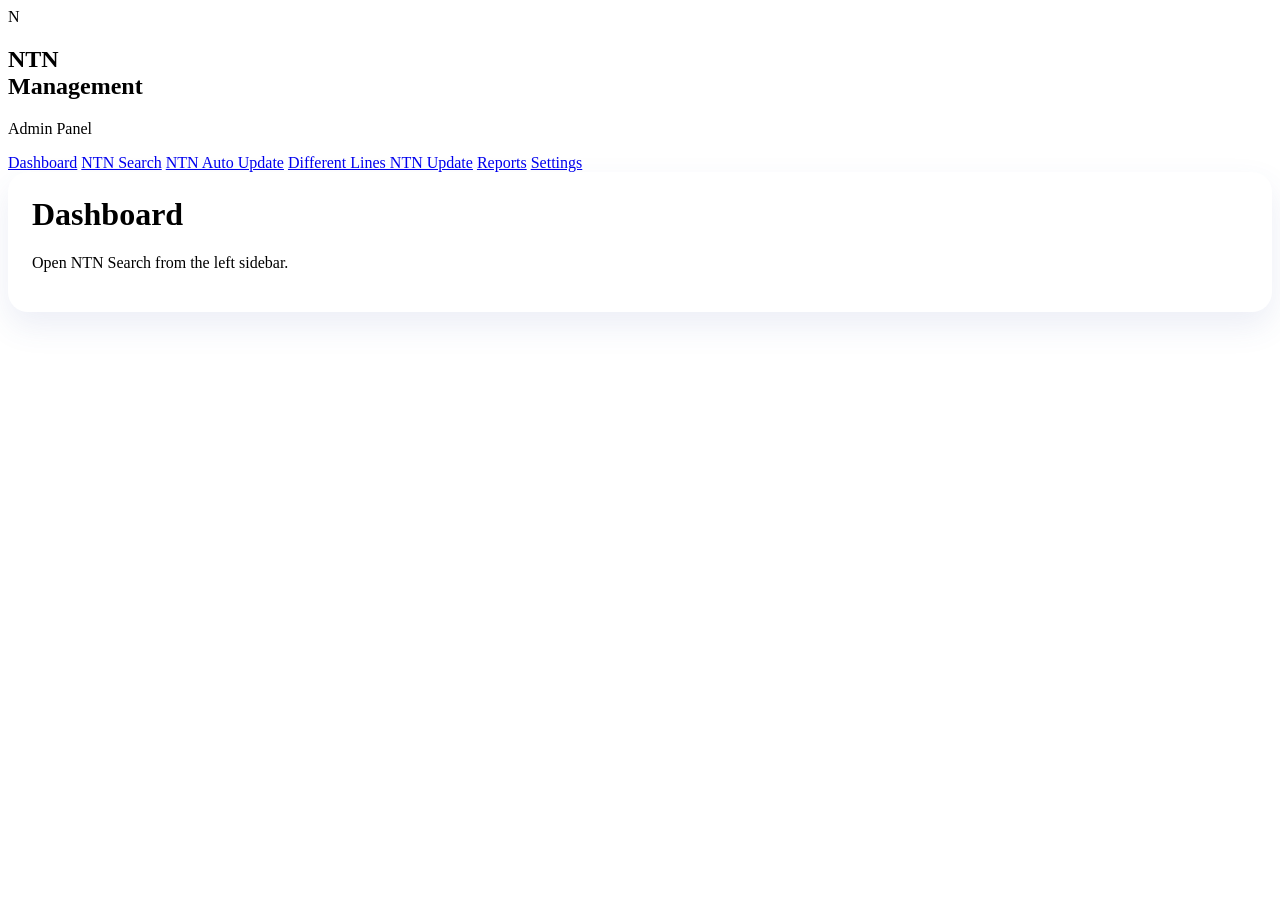
==== commit bbf36bb3: "Add files via upload" ====
--- a/index.html
+++ b/index.html
@@ -3,68 +3,36 @@
 <head>
   <meta charset="UTF-8" />
   <meta name="viewport" content="width=device-width, initial-scale=1.0" />
-  <title>NTN Management Dashboard</title>
+  <title>NTN Management</title>
   <link rel="stylesheet" href="style.css" />
-  <link rel="stylesheet" href="css/dashboard.css" />
-  <link rel="stylesheet" href="https://cdnjs.cloudflare.com/ajax/libs/font-awesome/5.15.4/css/all.min.css" />
 </head>
 <body>
   <div class="layout">
     <aside class="sidebar">
       <div class="brand">
-        <h1 class="brand-name">NTN Management</h1>
-        <p class="brand-description">Admin Panel</p>
+        <div class="brand-icon">N</div>
+        <div class="brand-text">
+          <h1>NTN<br>Management</h1>
+          <p>Admin Panel</p>
+        </div>
       </div>
+
       <nav class="menu">
-  <a class="menu-item active" href="index.html">
-    <i class="fas fa-tachometer-alt"></i> Dashboard
-  </a>
-  <a class="menu-item" href="ntn-search.html">
-    <i class="fas fa-search"></i> NTN Search
-  </a>
-  <a class="menu-item" href="auto-update.html">
-    <i class="fas fa-sync"></i> NTN Auto Update
-  </a>
-  <a class="menu-item" href="lines-update.html">
-    <i class="fas fa-list"></i> Different Lines NTN Update
-  </a>
-</nav>
+        <a class="menu-item active" href="index.html">Dashboard</a>
+        <a class="menu-item" href="pages/ntn-search.html">NTN Search</a>
+        <a class="menu-item" href="pages/auto-update.html">NTN Auto Update</a>
+        <a class="menu-item" href="pages/lines-update.html">Different Lines NTN Update</a>
+        <a class="menu-item" href="#">Reports</a>
+        <a class="menu-item" href="#">Settings</a>
+      </nav>
     </aside>
 
     <main class="content">
-      <div class="dashboard-page">
-        <section class="hero-card">
-          <h1>Welcome to NTN Management</h1>
-          <p>Manage all NTN records from one centralized dashboard.</p>
-        </section>
-
-        <section class="summary-grid">
-          <div class="summary-card">
-            <span>Total Records</span>
-            <strong id="totalRecords">1,248</strong>
-          </div>
-          <div class="summary-card green-card">
-            <span>Active NTN</span>
-            <strong id="activeNTN">1,080</strong>
-          </div>
-          <div class="summary-card red-card">
-            <span>Expired NTN</span>
-            <strong id="expiredNTN">168</strong>
-          </div>
-          <div class="summary-card blue-card">
-            <span>Updated Today</span>
-            <strong id="updatedToday">320</strong>
-          </div>
-        </section>
-
-        <section class="recent-updates">
-          <h2>Recent Activity</h2>
-          <div id="recentUpdates">No updates yet.</div>
-        </section>
+      <div style="background:#fff;padding:24px;border-radius:20px;box-shadow:0 14px 32px rgba(64, 91, 165, 0.10);">
+        <h1 style="margin-top:0;">Dashboard</h1>
+        <p>Open NTN Search from the left sidebar.</p>
       </div>
     </main>
   </div>
-
-  <script src="js/dashboard.js"></script>
 </body>
 </html>
